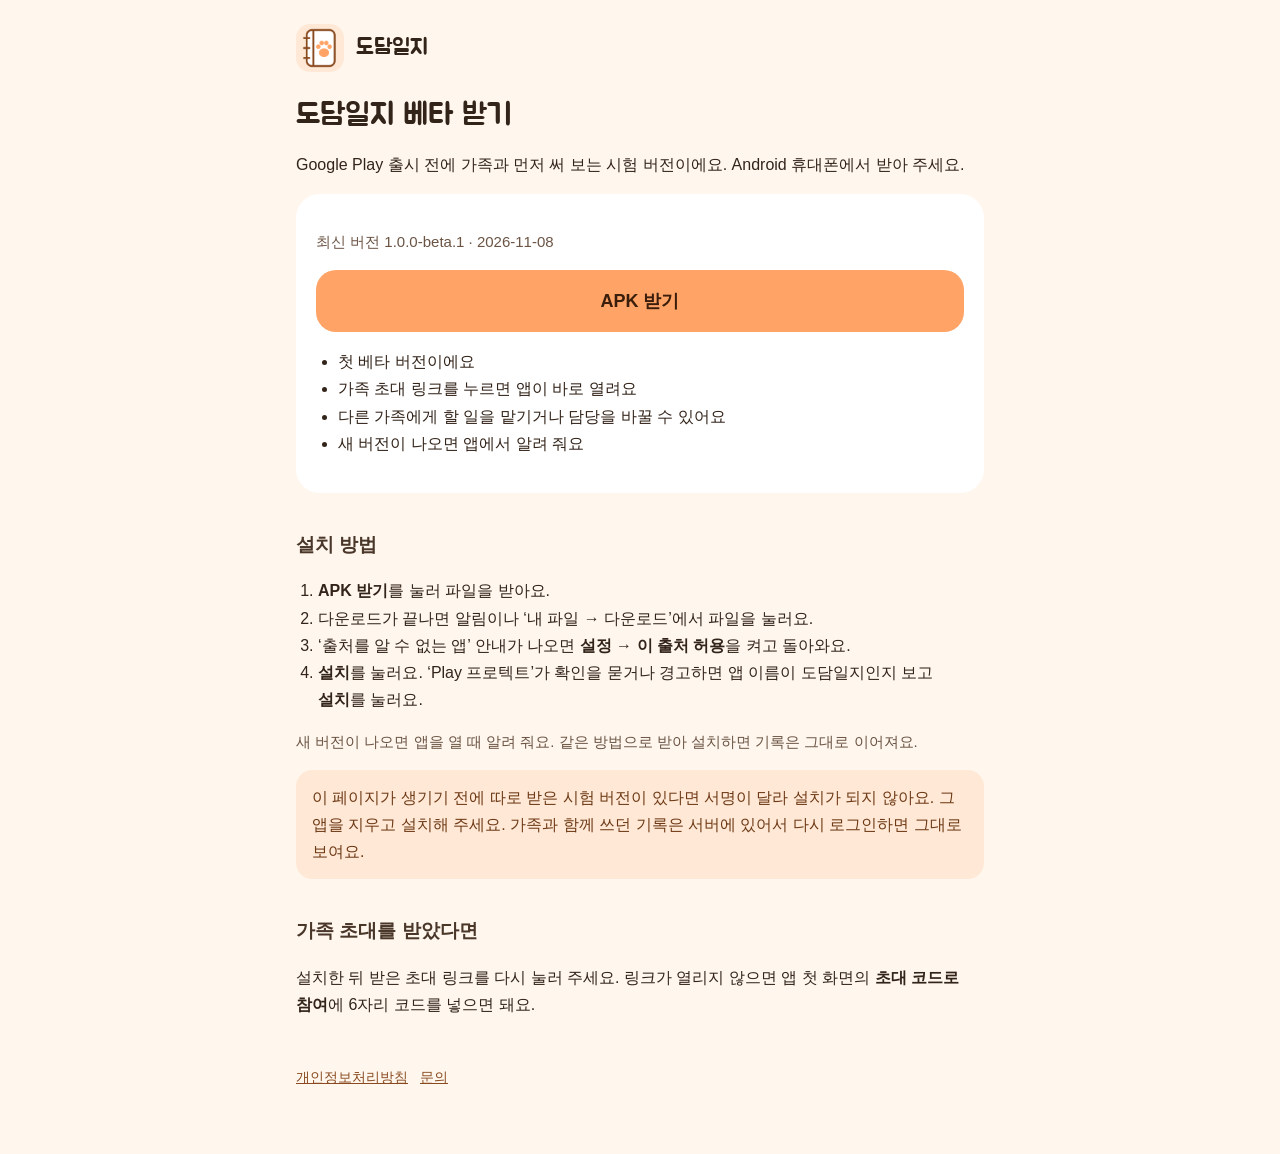
==== download/index.html @ 02cabbb3 "베타 1.0.0-beta.1 원본은 dodamlog/dodam-log 저장소의 site/" ====
<!doctype html>
<html lang="ko">
<head>
<meta charset="utf-8">
<meta name="viewport" content="width=device-width, initial-scale=1">
<meta name="robots" content="noindex">
<title>도담일지 베타 받기</title>
<link rel="icon" href="/assets/icon-512.png">
<link rel="preconnect" href="https://fonts.googleapis.com">
<link rel="preconnect" href="https://fonts.gstatic.com" crossorigin>
<link href="https://fonts.googleapis.com/css2?family=Jua&display=swap" rel="stylesheet">
<link rel="stylesheet" href="/assets/site.css">
</head>
<body>
<main>
  <header class="site"><img src="/assets/icon-512.png" alt=""><a href="/">도담일지</a></header>
  <h1>도담일지 베타 받기</h1>
  <p>Google Play 출시 전에 가족과 먼저 써 보는 시험 버전이에요. Android 휴대폰에서 받아 주세요.</p>

  <div class="card">
    <p id="version" class="muted">최신 버전을 확인하고 있어요…</p>
    <a class="button" id="apk" href="#" hidden>APK 받기</a>
    <ul id="notes"></ul>
  </div>

  <h2>설치 방법</h2>
  <ol>
    <li><b>APK 받기</b>를 눌러 파일을 받아요.</li>
    <li>다운로드가 끝나면 알림이나 ‘내 파일 → 다운로드’에서 파일을 눌러요.</li>
    <li>‘출처를 알 수 없는 앱’ 안내가 나오면 <b>설정 → 이 출처 허용</b>을 켜고 돌아와요.</li>
    <li><b>설치</b>를 눌러요. ‘Play 프로텍트’가 확인을 묻거나 경고하면 앱 이름이 도담일지인지 보고 <b>설치</b>를 눌러요.</li>
  </ol>
  <p class="muted">새 버전이 나오면 앱을 열 때 알려 줘요. 같은 방법으로 받아 설치하면 기록은 그대로 이어져요.</p>

  <div class="note">
    이 페이지가 생기기 전에 따로 받은 시험 버전이 있다면 서명이 달라 설치가 되지 않아요. 그 앱을 지우고 설치해 주세요. 가족과 함께 쓰던 기록은 서버에 있어서 다시 로그인하면 그대로 보여요.
  </div>

  <h2>가족 초대를 받았다면</h2>
  <p>설치한 뒤 받은 초대 링크를 다시 눌러 주세요. 링크가 열리지 않으면 앱 첫 화면의 <b>초대 코드로 참여</b>에 6자리 코드를 넣으면 돼요.</p>

  <footer><a href="/privacy/">개인정보처리방침</a><a href="mailto:devick99@gmail.com">문의</a></footer>
</main>
<script>
  fetch('/version.json', { cache: 'no-store' })
    .then(function (r) { if (!r.ok) throw new Error(r.status); return r.json(); })
    .then(function (v) {
      document.getElementById('version').textContent = '최신 버전 ' + v.versionName + (v.date ? ' · ' + v.date : '');
      var apk = document.getElementById('apk');
      apk.href = v.apk;
      apk.hidden = false;
      var notes = document.getElementById('notes');
      (v.notes || []).forEach(function (n) {
        var li = document.createElement('li');
        li.textContent = n;
        notes.appendChild(li);
      });
    })
    .catch(function () {
      document.getElementById('version').textContent = '아직 올라온 버전이 없어요. 잠시 뒤 다시 와 주세요.';
    });
</script>
</body>
</html>
---- assets/site.css ----
/* 도담일지 안내 페이지. 색은 앱(app/lib/app/theme.dart)과 같게 */
:root {
  --bg: #FFF7EE; --surface: #FFFFFF; --tonal: #FFF1E4; --accent-bg: #FFE9D6;
  --primary: #FFA466; --on-primary: #3A1D0B; --brand: #8A4A1F; --brand-dark: #6E3A16;
  --text: #33241A; --text-strong: #4A372A; --text-2: #6B5444; --line: #F0E2D4;
}
* { box-sizing: border-box; }
html { -webkit-text-size-adjust: 100%; }
body {
  margin: 0; background: var(--bg); color: var(--text);
  font-family: -apple-system, BlinkMacSystemFont, "Apple SD Gothic Neo", "Noto Sans KR", "Malgun Gothic", sans-serif;
  font-size: 16px; line-height: 1.7; word-break: keep-all; overflow-wrap: break-word;
}
main { max-width: 720px; margin: 0 auto; padding: 24px 16px 64px; }
header.site { display: flex; align-items: center; gap: 12px; margin-bottom: 24px; }
header.site img { width: 48px; height: 48px; border-radius: 14px; }
header.site a { color: inherit; text-decoration: none; font-family: "Jua", sans-serif; font-size: 22px; }
h1 { font-family: "Jua", sans-serif; font-weight: 400; font-size: 30px; line-height: 1.3; margin: 0 0 8px; }
h2 { font-size: 19px; margin: 36px 0 8px; color: var(--text-strong); }
h3 { font-size: 16px; margin: 20px 0 4px; }
p, li { color: var(--text); }
.muted { color: var(--text-2); font-size: 15px; }
.card { background: var(--surface); border-radius: 24px; padding: 20px; margin: 16px 0; }
.note { background: var(--accent-bg); border-radius: 16px; padding: 14px 16px; color: var(--brand-dark); }
a { color: var(--brand); }
.button {
  display: block; text-align: center; text-decoration: none; font-weight: 700; font-size: 18px;
  background: var(--primary); color: var(--on-primary); border-radius: 20px; padding: 16px; margin: 12px 0;
}
.button.secondary { background: var(--accent-bg); color: var(--brand-dark); }
.table-wrap { overflow-x: auto; -webkit-overflow-scrolling: touch; }
table { border-collapse: collapse; width: 100%; font-size: 15px; background: var(--surface); }
table.wide { min-width: 640px; }
th, td { border: 1px solid var(--line); padding: 8px 10px; text-align: left; vertical-align: top; }
th { background: var(--tonal); }
ol, ul { padding-left: 22px; }
footer { margin-top: 48px; color: var(--text-2); font-size: 14px; }
footer a { margin-right: 12px; }
[hidden] { display: none !important; }
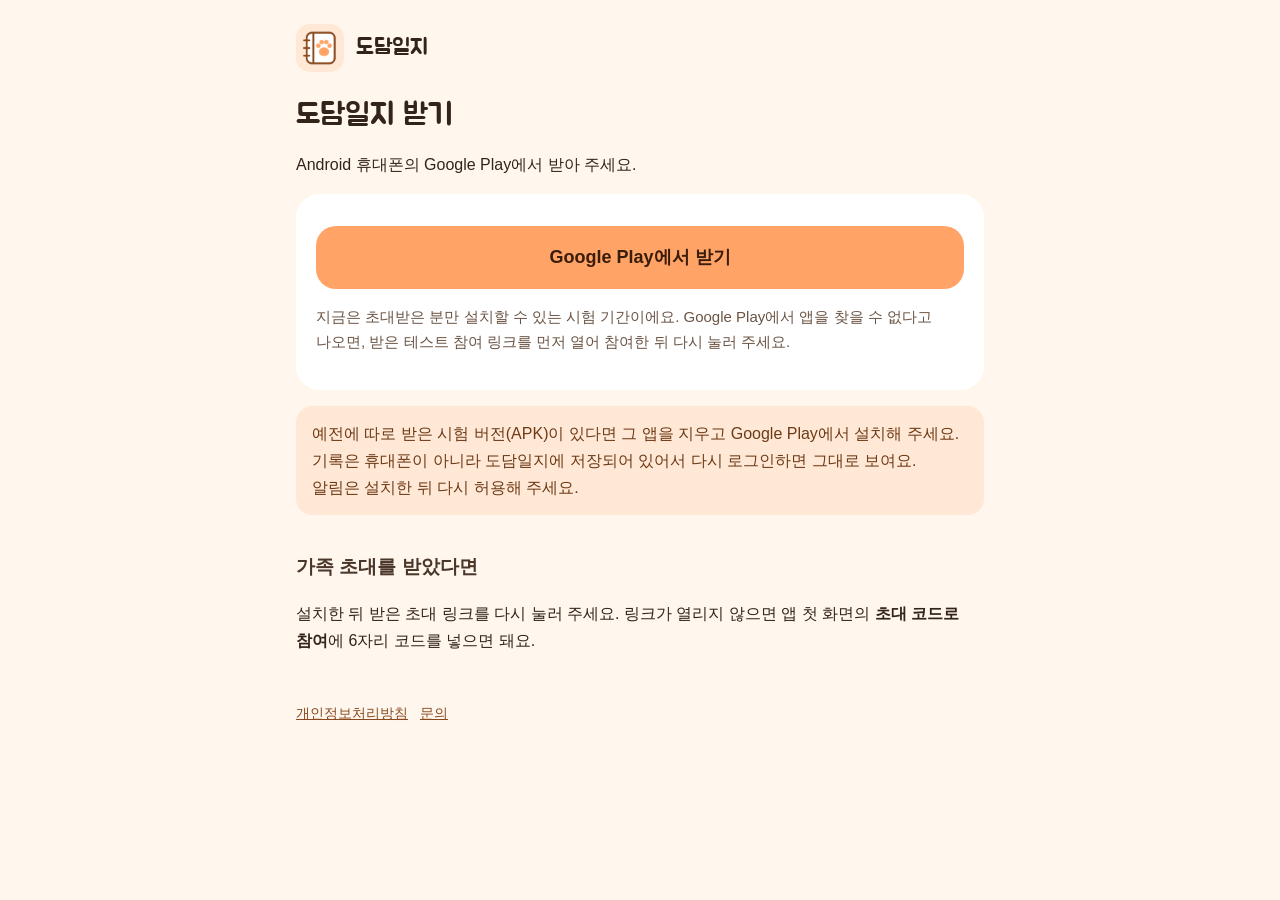
==== commit 4643538d: "새 앱 아이콘, Play 내부 테스트로 전환(앱 링크 지문, 받기 안내) 원본은 dodamlog/dodam-log 저장소의 site/" ====
--- a/download/index.html
+++ b/download/index.html
@@ -4,7 +4,7 @@
 <meta charset="utf-8">
 <meta name="viewport" content="width=device-width, initial-scale=1">
 <meta name="robots" content="noindex">
-<title>도담일지 베타 받기</title>
+<title>도담일지 받기</title>
 <link rel="icon" href="/assets/icon-512.png">
 <link rel="preconnect" href="https://fonts.googleapis.com">
 <link rel="preconnect" href="https://fonts.gstatic.com" crossorigin>
@@ -14,26 +14,16 @@
 <body>
 <main>
   <header class="site"><img src="/assets/icon-512.png" alt=""><a href="/">도담일지</a></header>
-  <h1>도담일지 베타 받기</h1>
-  <p>Google Play 출시 전에 가족과 먼저 써 보는 시험 버전이에요. Android 휴대폰에서 받아 주세요.</p>
+  <h1>도담일지 받기</h1>
+  <p>Android 휴대폰의 Google Play에서 받아 주세요.</p>
 
   <div class="card">
-    <p id="version" class="muted">최신 버전을 확인하고 있어요…</p>
-    <a class="button" id="apk" href="#" hidden>APK 받기</a>
-    <ul id="notes"></ul>
+    <a class="button" href="https://play.google.com/store/apps/details?id=com.dodamlog.app">Google Play에서 받기</a>
+    <p class="muted">지금은 초대받은 분만 설치할 수 있는 시험 기간이에요. Google Play에서 앱을 찾을 수 없다고 나오면, 받은 테스트 참여 링크를 먼저 열어 참여한 뒤 다시 눌러 주세요.</p>
   </div>
 
-  <h2>설치 방법</h2>
-  <ol>
-    <li><b>APK 받기</b>를 눌러 파일을 받아요.</li>
-    <li>다운로드가 끝나면 알림이나 ‘내 파일 → 다운로드’에서 파일을 눌러요.</li>
-    <li>‘출처를 알 수 없는 앱’ 안내가 나오면 <b>설정 → 이 출처 허용</b>을 켜고 돌아와요.</li>
-    <li><b>설치</b>를 눌러요. ‘Play 프로텍트’가 확인을 묻거나 경고하면 앱 이름이 도담일지인지 보고 <b>설치</b>를 눌러요.</li>
-  </ol>
-  <p class="muted">새 버전이 나오면 앱을 열 때 알려 줘요. 같은 방법으로 받아 설치하면 기록은 그대로 이어져요.</p>
-
   <div class="note">
-    이 페이지가 생기기 전에 따로 받은 시험 버전이 있다면 서명이 달라 설치가 되지 않아요. 그 앱을 지우고 설치해 주세요. 가족과 함께 쓰던 기록은 서버에 있어서 다시 로그인하면 그대로 보여요.
+    예전에 따로 받은 시험 버전(APK)이 있다면 그 앱을 지우고 Google Play에서 설치해 주세요. 기록은 휴대폰이 아니라 도담일지에 저장되어 있어서 다시 로그인하면 그대로 보여요. 알림은 설치한 뒤 다시 허용해 주세요.
   </div>
 
   <h2>가족 초대를 받았다면</h2>
@@ -41,24 +31,5 @@
 
   <footer><a href="/privacy/">개인정보처리방침</a><a href="mailto:devick99@gmail.com">문의</a></footer>
 </main>
-<script>
-  fetch('/version.json', { cache: 'no-store' })
-    .then(function (r) { if (!r.ok) throw new Error(r.status); return r.json(); })
-    .then(function (v) {
-      document.getElementById('version').textContent = '최신 버전 ' + v.versionName + (v.date ? ' · ' + v.date : '');
-      var apk = document.getElementById('apk');
-      apk.href = v.apk;
-      apk.hidden = false;
-      var notes = document.getElementById('notes');
-      (v.notes || []).forEach(function (n) {
-        var li = document.createElement('li');
-        li.textContent = n;
-        notes.appendChild(li);
-      });
-    })
-    .catch(function () {
-      document.getElementById('version').textContent = '아직 올라온 버전이 없어요. 잠시 뒤 다시 와 주세요.';
-    });
-</script>
 </body>
 </html>
